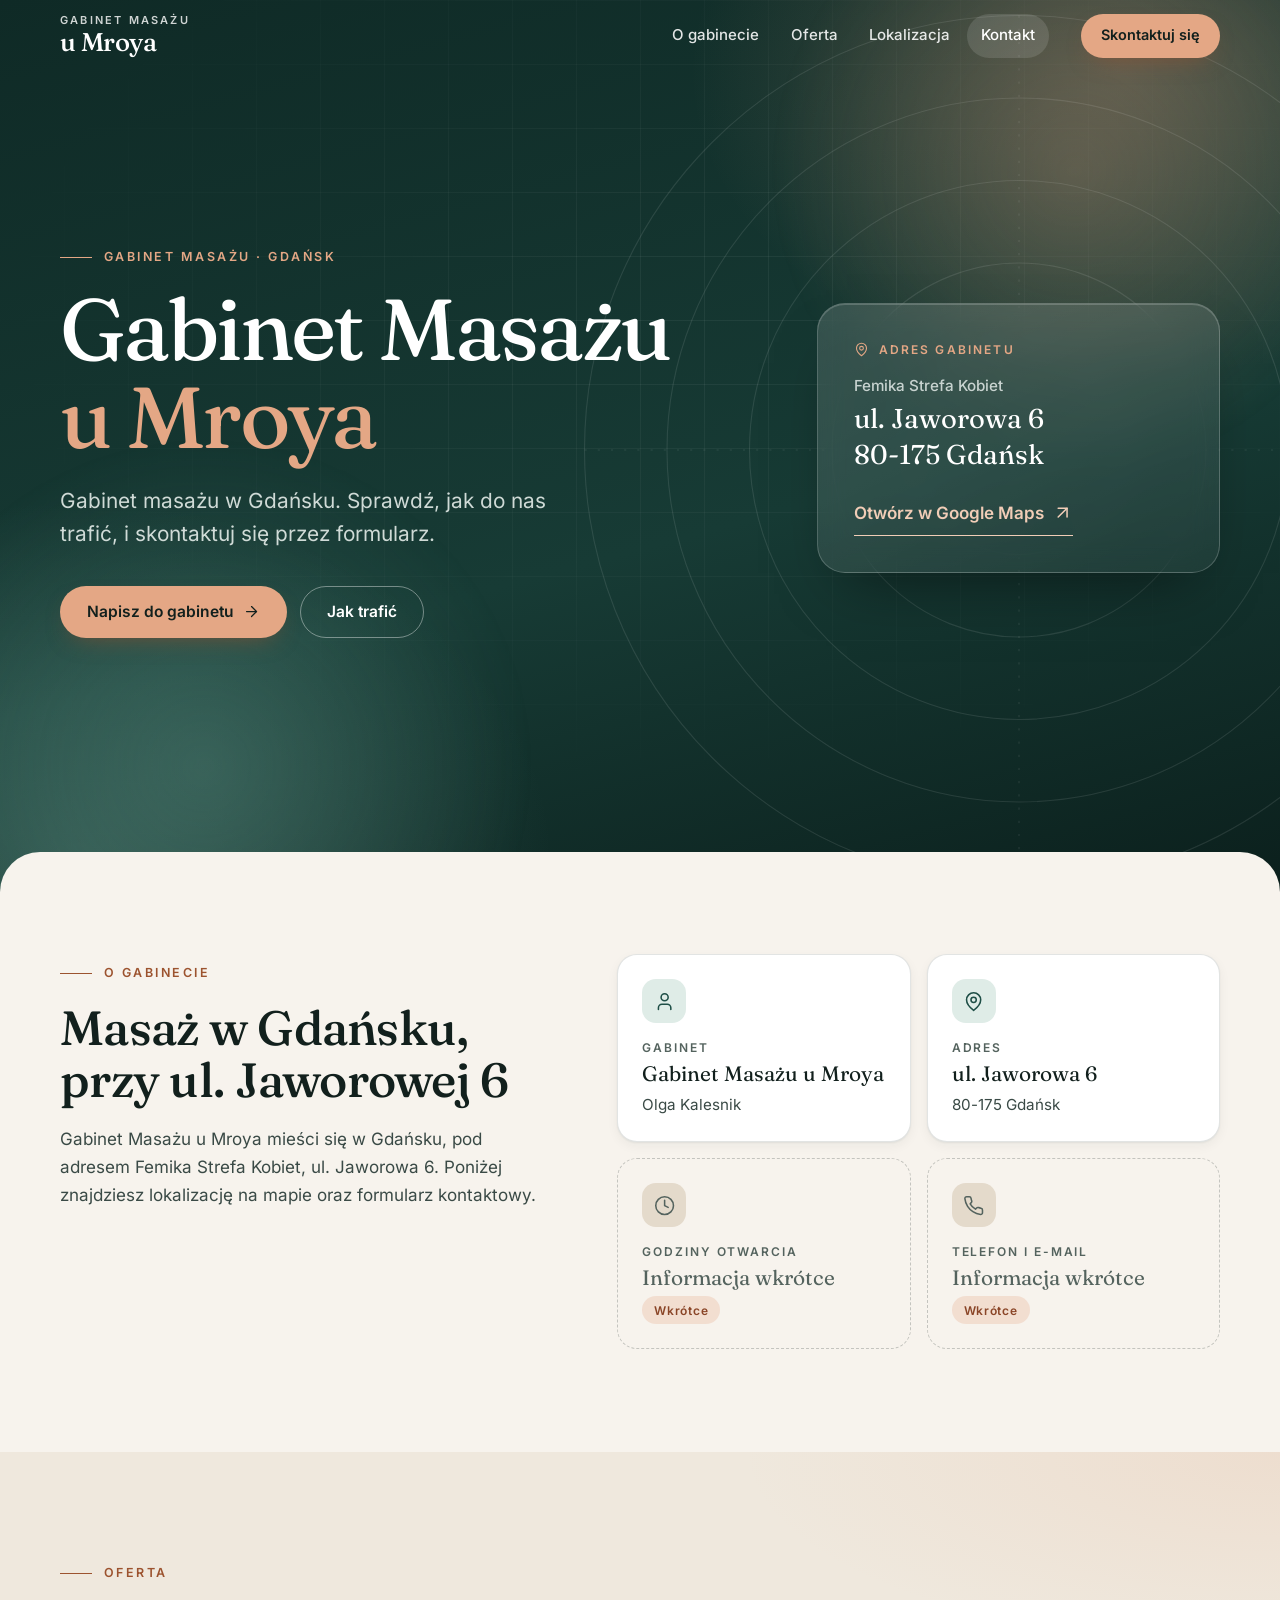
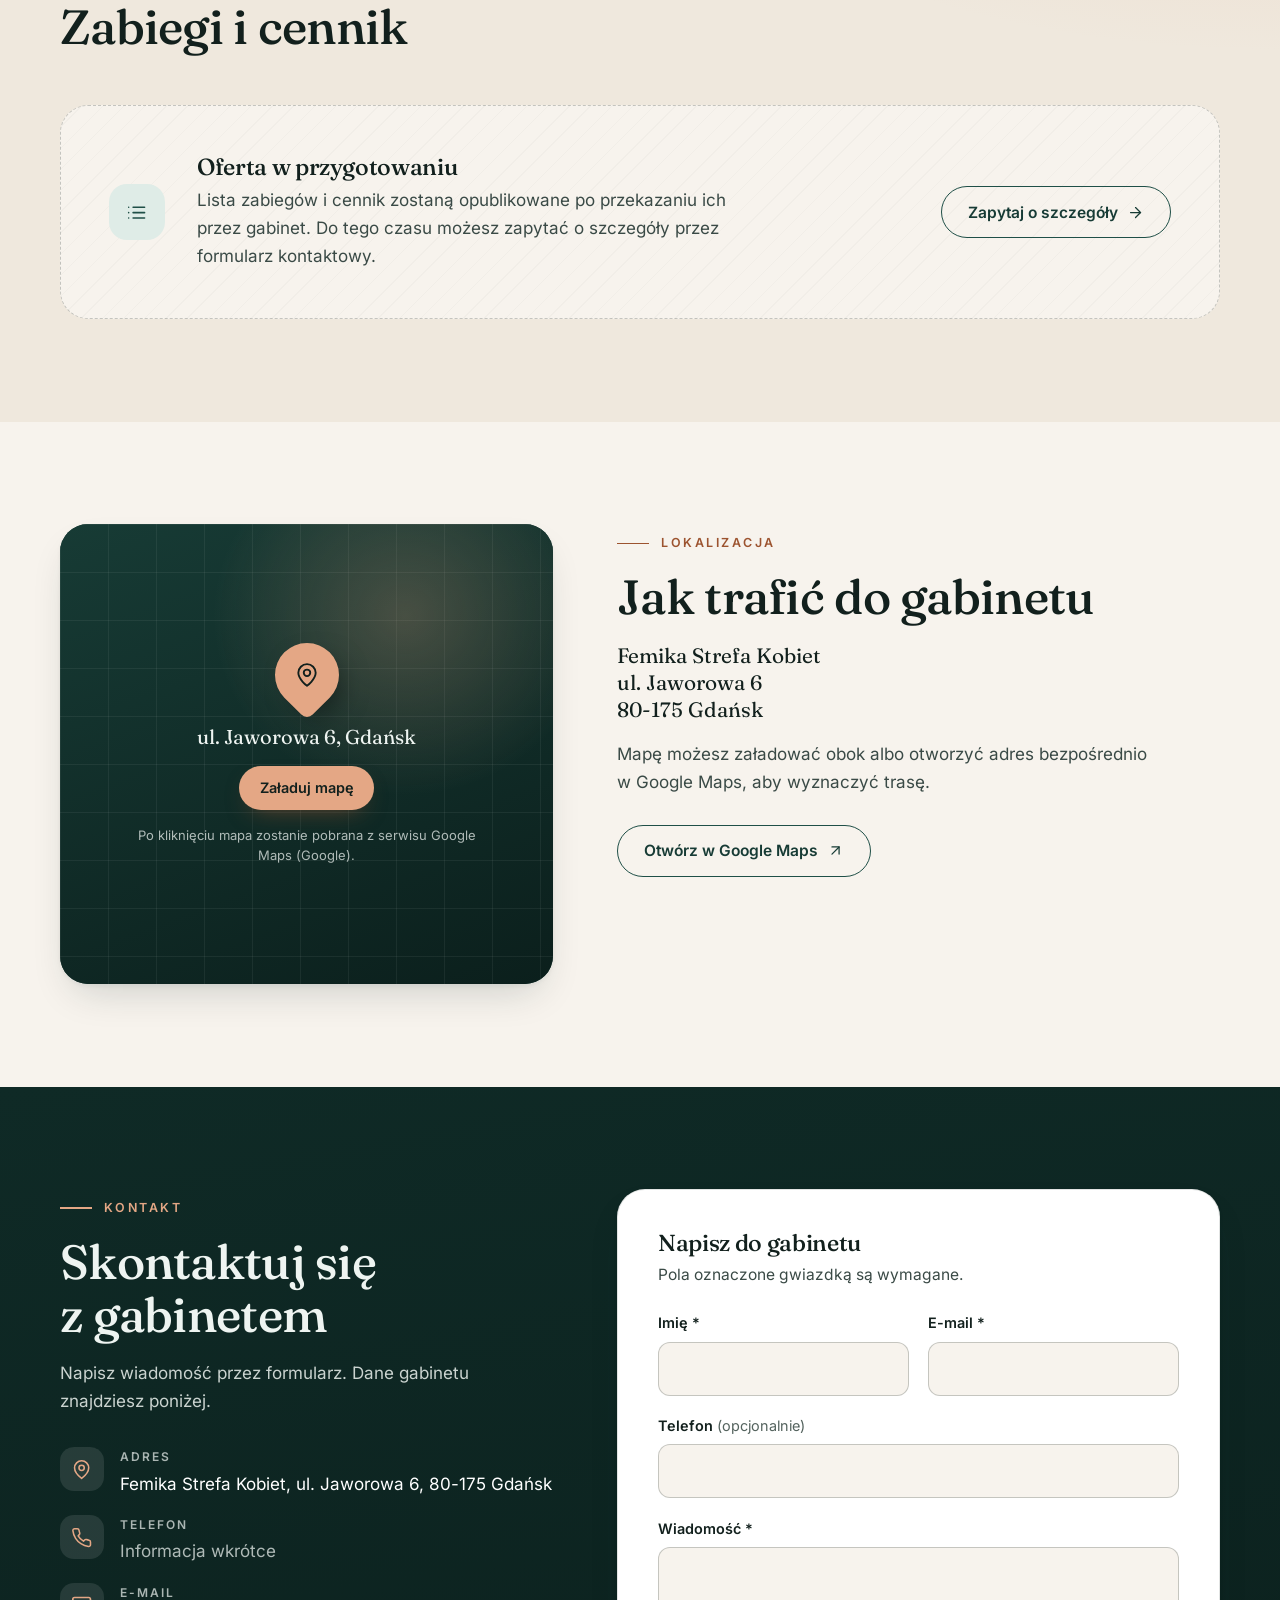
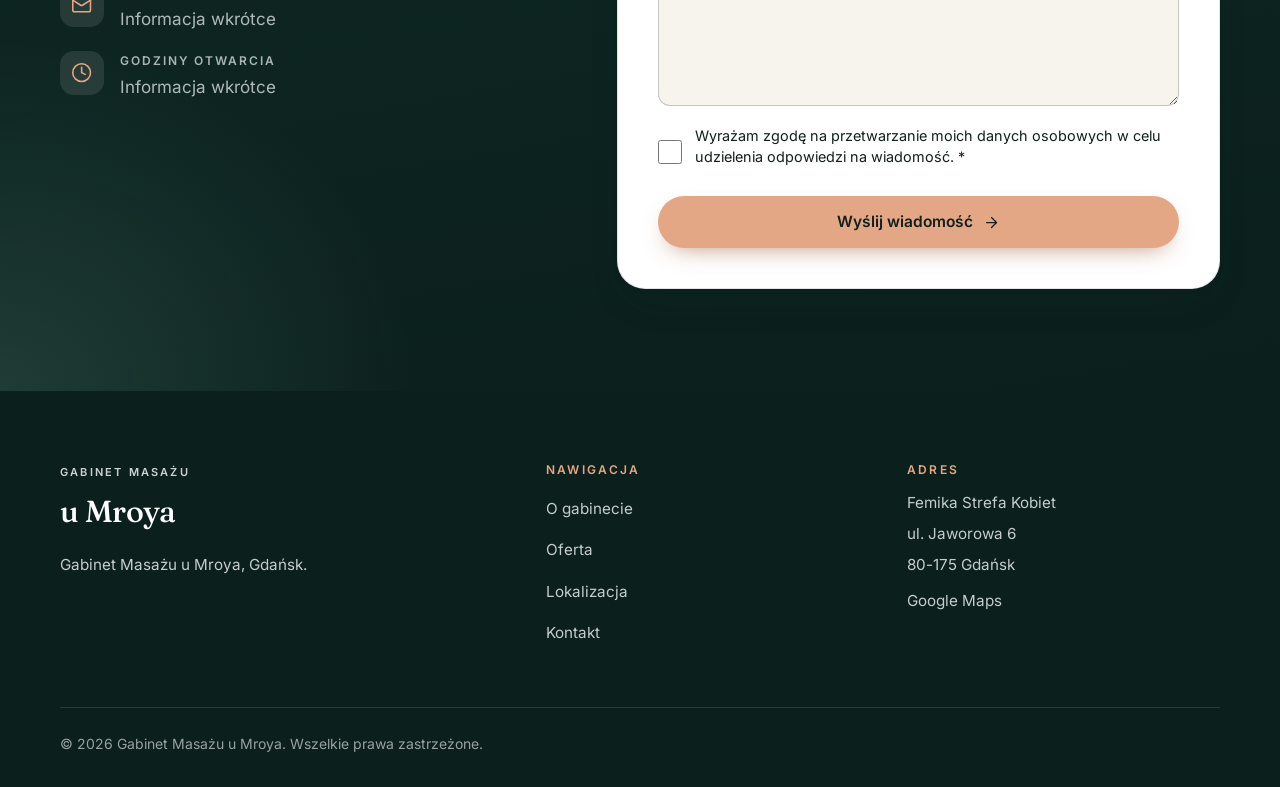
==== index.html @ 973add43 "Dodaj stronę-wizytówkę Gabinet Masażu u Mroya Statyczna strona one-page (HTML/CSS/JS) pod Hostingera" ====
<!doctype html>
<html lang="pl">
<head>
  <meta charset="utf-8">
  <meta name="viewport" content="width=device-width, initial-scale=1">

  <title>Gabinet Masażu u Mroya – masaż w Gdańsku, ul. Jaworowa 6</title>
  <meta name="description" content="Gabinet Masażu u Mroya w Gdańsku, ul. Jaworowa 6 (Femika Strefa Kobiet). Sprawdź lokalizację na mapie i skontaktuj się z gabinetem.">
  <meta name="robots" content="index, follow, max-image-preview:large">
  <meta name="theme-color" content="#0f2a26">
  <link rel="canonical" href="__SITE_URL__/">

  <!-- Open Graph / X (Twitter) -->
  <meta property="og:type" content="website">
  <meta property="og:locale" content="pl_PL">
  <meta property="og:site_name" content="Gabinet Masażu u Mroya">
  <meta property="og:title" content="Gabinet Masażu u Mroya – masaż w Gdańsku">
  <meta property="og:description" content="Gabinet masażu w Gdańsku, ul. Jaworowa 6. Lokalizacja, mapa i formularz kontaktowy.">
  <meta property="og:url" content="__SITE_URL__/">
  <meta property="og:image" content="__SITE_URL__/assets/img/og-image.png">
  <meta property="og:image:width" content="1200">
  <meta property="og:image:height" content="630">
  <meta property="og:image:alt" content="Gabinet Masażu u Mroya – Gdańsk">
  <meta name="twitter:card" content="summary_large_image">
  <meta name="twitter:title" content="Gabinet Masażu u Mroya – masaż w Gdańsku">
  <meta name="twitter:description" content="Gabinet masażu w Gdańsku, ul. Jaworowa 6. Lokalizacja, mapa i formularz kontaktowy.">
  <meta name="twitter:image" content="__SITE_URL__/assets/img/og-image.png">

  <!-- Favicony (tymczasowy znak typograficzny — do wymiany po otrzymaniu oficjalnego logo) -->
  <link rel="icon" href="assets/img/favicon.svg" type="image/svg+xml">
  <link rel="icon" href="assets/img/favicon-32.png" type="image/png" sizes="32x32">
  <link rel="apple-touch-icon" href="assets/img/apple-touch-icon.png">

  <!-- Fonty hostowane lokalnie (bez zewnętrznych żądań) -->
  <link rel="preload" href="assets/fonts/fraunces-latin.woff2" as="font" type="font/woff2" crossorigin>
  <link rel="preload" href="assets/fonts/inter-latin.woff2" as="font" type="font/woff2" crossorigin>

  <link rel="stylesheet" href="assets/css/tokens.css">
  <link rel="stylesheet" href="assets/css/base.css">
  <link rel="stylesheet" href="assets/css/layout.css">
  <link rel="stylesheet" href="assets/css/components.css">

  <script>document.documentElement.classList.add('js');</script>

  <!--
    Dane strukturalne (schema.org). Zawierają WYŁĄCZNIE potwierdzone informacje:
    nazwa gabinetu, adres (podany przez zleceniodawcę) i link do wizytówki Google Maps.
    Telefon, godziny otwarcia, współrzędne, zdjęcia i oceny dodaj dopiero po ich potwierdzeniu.
  -->
  <script type="application/ld+json">
  {
    "@context": "https://schema.org",
    "@type": "HealthAndBeautyBusiness",
    "@id": "__SITE_URL__/#gabinet",
    "name": "Gabinet Masażu u Mroya",
    "url": "__SITE_URL__/",
    "address": {
      "@type": "PostalAddress",
      "streetAddress": "Jaworowa 6",
      "postalCode": "80-175",
      "addressLocality": "Gdańsk",
      "addressCountry": "PL"
    },
    "hasMap": "https://www.google.com/maps?cid=17050173415233364946"
  }
  </script>
</head>

<body id="top">
  <a class="skip-link" href="#main">Przejdź do treści</a>

  <!-- Sprite ikon -->
  <svg width="0" height="0" style="position:absolute" aria-hidden="true" focusable="false">
    <symbol id="i-pin" viewBox="0 0 24 24"><path d="M20 10c0 6-8 12-8 12s-8-6-8-12a8 8 0 0 1 16 0Z"/><circle cx="12" cy="10" r="3"/></symbol>
    <symbol id="i-clock" viewBox="0 0 24 24"><circle cx="12" cy="12" r="10"/><path d="M12 6v6l4 2"/></symbol>
    <symbol id="i-phone" viewBox="0 0 24 24"><path d="M22 16.92v3a2 2 0 0 1-2.18 2 19.79 19.79 0 0 1-8.63-3.07 19.5 19.5 0 0 1-6-6 19.79 19.79 0 0 1-3.07-8.67A2 2 0 0 1 4.11 2h3a2 2 0 0 1 2 1.72c.13.96.36 1.9.7 2.81a2 2 0 0 1-.45 2.11L8.09 9.91a16 16 0 0 0 6 6l1.27-1.27a2 2 0 0 1 2.11-.45c.91.34 1.85.57 2.81.7A2 2 0 0 1 22 16.92z"/></symbol>
    <symbol id="i-mail" viewBox="0 0 24 24"><rect width="20" height="16" x="2" y="4" rx="2"/><path d="m22 7-8.97 5.7a1.94 1.94 0 0 1-2.06 0L2 7"/></symbol>
    <symbol id="i-user" viewBox="0 0 24 24"><path d="M19 21v-2a4 4 0 0 0-4-4H9a4 4 0 0 0-4 4v2"/><circle cx="12" cy="7" r="4"/></symbol>
    <symbol id="i-list" viewBox="0 0 24 24"><path d="M8 6h13M8 12h13M8 18h13M3 6h.01M3 12h.01M3 18h.01"/></symbol>
    <symbol id="i-arrow" viewBox="0 0 24 24"><path d="M5 12h14"/><path d="m12 5 7 7-7 7"/></symbol>
    <symbol id="i-ext" viewBox="0 0 24 24"><path d="M7 7h10v10"/><path d="M7 17 17 7"/></symbol>
  </svg>

  <header class="site-header on-dark" data-header>
    <div class="container header-inner">
      <a class="brand" href="#top" aria-label="Gabinet Masażu u Mroya – początek strony">
        <span class="brand-kicker">Gabinet masażu</span>
        <span class="brand-name">u Mroya</span>
      </a>

      <button class="nav-toggle" type="button" aria-expanded="false" aria-controls="site-nav" data-nav-toggle>
        <span class="sr-only">Menu</span>
        <span class="nav-toggle-bars" aria-hidden="true"></span>
      </button>

      <nav class="site-nav" id="site-nav" aria-label="Menu główne" data-nav>
        <ul>
          <li><a class="nav-link" href="#o-gabinecie">O gabinecie</a></li>
          <li><a class="nav-link" href="#oferta">Oferta</a></li>
          <li><a class="nav-link" href="#lokalizacja">Lokalizacja</a></li>
          <li><a class="nav-link" href="#kontakt">Kontakt</a></li>
        </ul>
        <a class="btn btn-primary btn-sm" href="#kontakt">Skontaktuj się</a>
      </nav>
    </div>
  </header>

  <main id="main">

    <!-- ============================== HERO ============================== -->
    <section class="hero on-dark" aria-labelledby="hero-title">
      <div class="hero-bg" aria-hidden="true">
        <div class="hero-grid"></div>
        <div class="hero-glow hero-glow--a"></div>
        <div class="hero-glow hero-glow--b"></div>
        <svg class="hero-rings" viewBox="0 0 800 800" fill="none" stroke="currentColor" stroke-width="1">
          <circle cx="400" cy="400" r="395"/>
          <circle cx="400" cy="400" r="320"/>
          <circle cx="400" cy="400" r="245"/>
          <circle cx="400" cy="400" r="170"/>
          <circle cx="400" cy="400" r="95"/>
          <path d="M400 5v790M5 400h790" stroke-dasharray="2 10"/>
        </svg>
      </div>

      <div class="container hero-inner">
        <div class="hero-copy">
          <p class="eyebrow hero-in">Gabinet masażu · Gdańsk</p>
          <h1 id="hero-title" class="hero-in" style="--d:.08s">
            Gabinet Masażu
            <span class="h1-accent">u&nbsp;Mroya</span>
          </h1>
          <p class="hero-lead hero-in" style="--d:.18s">
            Gabinet masażu w&nbsp;Gdańsku. Sprawdź, jak do nas trafić, i&nbsp;skontaktuj się przez formularz.
          </p>
          <div class="hero-actions hero-in" style="--d:.28s">
            <a class="btn btn-primary" href="#kontakt">
              Napisz do gabinetu
              <svg class="icon" aria-hidden="true"><use href="#i-arrow"/></svg>
            </a>
            <a class="btn btn-ghost" href="#lokalizacja">Jak trafić</a>
          </div>
        </div>

        <aside class="glass-card hero-in" style="--d:.38s" aria-label="Adres gabinetu">
          <p class="card-label">
            <svg class="icon" aria-hidden="true"><use href="#i-pin"/></svg>
            Adres gabinetu
          </p>
          <address>
            <span class="addr-venue">Femika Strefa Kobiet</span>
            <span>ul.&nbsp;Jaworowa&nbsp;6</span>
            <span>80-175&nbsp;Gdańsk</span>
          </address>
          <a class="text-link" href="https://www.google.com/maps?cid=17050173415233364946" target="_blank" rel="noopener">
            Otwórz w Google Maps
            <svg class="icon" aria-hidden="true"><use href="#i-ext"/></svg>
            <span class="sr-only">(otwiera się w nowej karcie)</span>
          </a>
        </aside>
      </div>
    </section>

    <!-- ============================ O GABINECIE ============================ -->
    <section class="section section--sheet" id="o-gabinecie" aria-labelledby="about-title">
      <div class="container split">
        <div class="split-copy reveal">
          <p class="eyebrow">O gabinecie</p>
          <h2 id="about-title">Masaż w&nbsp;Gdańsku, przy ul.&nbsp;Jaworowej&nbsp;6</h2>
          <p>
            Gabinet Masażu u&nbsp;Mroya mieści się w&nbsp;Gdańsku, pod adresem Femika Strefa Kobiet,
            ul.&nbsp;Jaworowa&nbsp;6. Poniżej znajdziesz lokalizację na mapie oraz formularz kontaktowy.
          </p>
          <!-- UZUPEŁNIJ: krótki opis gabinetu i sposobu pracy (tylko potwierdzone informacje od właściciela). -->
        </div>

        <div class="fact-grid">
          <article class="fact-card reveal" style="--d:.05s">
            <span class="fact-icon"><svg class="icon" aria-hidden="true"><use href="#i-user"/></svg></span>
            <h3 class="fact-label">Gabinet</h3>
            <p class="fact-value">Gabinet Masażu u&nbsp;Mroya</p>
            <p class="fact-sub">Olga Kalesnik</p>
          </article>

          <article class="fact-card reveal" style="--d:.12s">
            <span class="fact-icon"><svg class="icon" aria-hidden="true"><use href="#i-pin"/></svg></span>
            <h3 class="fact-label">Adres</h3>
            <p class="fact-value">ul.&nbsp;Jaworowa&nbsp;6</p>
            <p class="fact-sub">80-175&nbsp;Gdańsk</p>
          </article>

          <!-- UZUPEŁNIJ: godziny otwarcia. Zamień całą kartę na wersję bez klas --pending (patrz README). -->
          <article class="fact-card fact-card--pending reveal" style="--d:.19s" data-fill="godziny">
            <span class="fact-icon"><svg class="icon" aria-hidden="true"><use href="#i-clock"/></svg></span>
            <h3 class="fact-label">Godziny otwarcia</h3>
            <p class="fact-value">Informacja wkrótce</p>
            <span class="pill">Wkrótce</span>
          </article>

          <!-- UZUPEŁNIJ: telefon i e-mail gabinetu. -->
          <article class="fact-card fact-card--pending reveal" style="--d:.26s" data-fill="kontakt">
            <span class="fact-icon"><svg class="icon" aria-hidden="true"><use href="#i-phone"/></svg></span>
            <h3 class="fact-label">Telefon i e-mail</h3>
            <p class="fact-value">Informacja wkrótce</p>
            <span class="pill">Wkrótce</span>
          </article>
        </div>
      </div>
    </section>

    <!-- ================================ OFERTA ================================ -->
    <section class="section section--alt" id="oferta" aria-labelledby="offer-title">
      <div class="container">
        <div class="section-head reveal">
          <p class="eyebrow">Oferta</p>
          <h2 id="offer-title">Zabiegi i&nbsp;cennik</h2>
        </div>

        <!--
          UZUPEŁNIJ: po otrzymaniu oferty od gabinetu usuń blok .empty-state poniżej
          i wstaw siatkę kart (tylko usługi i ceny potwierdzone przez właściciela):

          <div class="service-grid">
            <article class="service-card reveal">
              <h3>NAZWA ZABIEGU</h3>
              <p>Krótki opis zabiegu.</p>
              <div class="service-meta"><span>CZAS</span><span>CENA</span></div>
            </article>
          </div>
        -->
        <div class="empty-state reveal" data-fill="oferta">
          <span class="fact-icon"><svg class="icon" aria-hidden="true"><use href="#i-list"/></svg></span>
          <div>
            <h3>Oferta w&nbsp;przygotowaniu</h3>
            <p>
              Lista zabiegów i&nbsp;cennik zostaną opublikowane po przekazaniu ich przez gabinet.
              Do tego czasu możesz zapytać o&nbsp;szczegóły przez formularz kontaktowy.
            </p>
          </div>
          <a class="btn btn-outline" href="#kontakt">
            Zapytaj o szczegóły
            <svg class="icon" aria-hidden="true"><use href="#i-arrow"/></svg>
          </a>
        </div>
      </div>
    </section>

    <!-- ============================== LOKALIZACJA ============================== -->
    <section class="section" id="lokalizacja" aria-labelledby="location-title">
      <div class="container split split--reverse">
        <div class="split-copy reveal">
          <p class="eyebrow">Lokalizacja</p>
          <h2 id="location-title">Jak trafić do gabinetu</h2>
          <address class="fact-value location-address">
            Femika Strefa Kobiet<br>
            ul.&nbsp;Jaworowa&nbsp;6<br>
            80-175&nbsp;Gdańsk
          </address>
          <p>Mapę możesz załadować obok albo otworzyć adres bezpośrednio w&nbsp;Google Maps, aby wyznaczyć trasę.</p>
          <a class="btn btn-outline" href="https://www.google.com/maps?cid=17050173415233364946" target="_blank" rel="noopener">
            Otwórz w Google Maps
            <svg class="icon" aria-hidden="true"><use href="#i-ext"/></svg>
            <span class="sr-only">(otwiera się w nowej karcie)</span>
          </a>
        </div>

        <div class="map-card reveal" style="--d:.1s" data-map>
          <div class="map-facade" data-map-facade>
            <span class="map-pin" aria-hidden="true"><svg class="icon"><use href="#i-pin"/></svg></span>
            <address>ul.&nbsp;Jaworowa&nbsp;6, Gdańsk</address>
            <button class="btn btn-primary btn-sm" type="button"
                    data-map-load
                    data-src="https://maps.google.com/maps?q=Jaworowa%206%2C%2080-175%20Gda%C5%84sk&amp;z=16&amp;output=embed">
              Załaduj mapę
            </button>
            <p class="map-privacy">
              Po kliknięciu mapa zostanie pobrana z&nbsp;serwisu Google Maps (Google).
            </p>
          </div>
        </div>
      </div>
    </section>

    <!-- ================================ KONTAKT ================================ -->
    <section class="section section--dark on-dark" id="kontakt" aria-labelledby="contact-title">
      <div class="container split">
        <div class="split-copy reveal">
          <p class="eyebrow">Kontakt</p>
          <h2 id="contact-title">Skontaktuj się z&nbsp;gabinetem</h2>
          <p>Napisz wiadomość przez formularz. Dane gabinetu znajdziesz poniżej.</p>

          <ul class="contact-list">
            <li class="contact-item">
              <span class="fact-icon fact-icon--dark"><svg class="icon" aria-hidden="true"><use href="#i-pin"/></svg></span>
              <div>
                <span class="contact-label">Adres</span>
                <span class="contact-value">Femika Strefa Kobiet, ul.&nbsp;Jaworowa&nbsp;6, 80-175&nbsp;Gdańsk</span>
              </div>
            </li>
            <!-- UZUPEŁNIJ: wiersz „Telefon" (<a href="tel:+48...">) po potwierdzeniu numeru. -->
            <li class="contact-item" data-fill="telefon">
              <span class="fact-icon fact-icon--dark"><svg class="icon" aria-hidden="true"><use href="#i-phone"/></svg></span>
              <div>
                <span class="contact-label">Telefon</span>
                <span class="contact-value is-pending">Informacja wkrótce</span>
              </div>
            </li>
            <!-- UZUPEŁNIJ: wiersz „E-mail" (<a href="mailto:...">) po potwierdzeniu adresu. -->
            <li class="contact-item" data-fill="email">
              <span class="fact-icon fact-icon--dark"><svg class="icon" aria-hidden="true"><use href="#i-mail"/></svg></span>
              <div>
                <span class="contact-label">E-mail</span>
                <span class="contact-value is-pending">Informacja wkrótce</span>
              </div>
            </li>
            <!-- UZUPEŁNIJ: wiersz „Godziny otwarcia". -->
            <li class="contact-item" data-fill="godziny">
              <span class="fact-icon fact-icon--dark"><svg class="icon" aria-hidden="true"><use href="#i-clock"/></svg></span>
              <div>
                <span class="contact-label">Godziny otwarcia</span>
                <span class="contact-value is-pending">Informacja wkrótce</span>
              </div>
            </li>
          </ul>
        </div>

        <div class="form-card reveal" style="--d:.1s">
          <h3>Napisz do gabinetu</h3>
          <p>Pola oznaczone gwiazdką są wymagane.</p>

          <!--
            INTEGRACJA FORMULARZA: wpisz adres docelowy w data-endpoint (np. usługa formularzy lub
            własny skrypt na Hostingerze). Dopóki pole jest puste, formularz nie wysyła danych
            i pokazuje użytkownikowi komunikat informacyjny. Szczegóły w README.md.
          -->
          <form class="form" id="contact-form" method="post" action="#" novalidate data-endpoint="">
            <div class="form-row">
              <div class="field">
                <label for="f-name">Imię <span aria-hidden="true">*</span></label>
                <input id="f-name" name="imie" type="text" autocomplete="name" required aria-describedby="e-name">
                <p class="field-error" id="e-name" role="alert"></p>
              </div>
              <div class="field">
                <label for="f-email">E-mail <span aria-hidden="true">*</span></label>
                <input id="f-email" name="email" type="email" autocomplete="email" inputmode="email" required aria-describedby="e-email">
                <p class="field-error" id="e-email" role="alert"></p>
              </div>
            </div>

            <div class="field">
              <label for="f-phone">Telefon <span class="opt">(opcjonalnie)</span></label>
              <input id="f-phone" name="telefon" type="tel" autocomplete="tel" inputmode="tel" aria-describedby="e-phone">
              <p class="field-error" id="e-phone" role="alert"></p>
            </div>

            <div class="field">
              <label for="f-msg">Wiadomość <span aria-hidden="true">*</span></label>
              <textarea id="f-msg" name="wiadomosc" rows="5" required aria-describedby="e-msg"></textarea>
              <p class="field-error" id="e-msg" role="alert"></p>
            </div>

            <div class="hp" aria-hidden="true">
              <label>Nie wypełniaj tego pola <input type="text" name="website" tabindex="-1" autocomplete="off"></label>
            </div>

            <div class="field">
              <!-- UZUPEŁNIJ: dodaj link do polityki prywatności oraz dane administratora, gdy będą znane. -->
              <label class="check" for="f-consent">
                <input id="f-consent" name="zgoda" type="checkbox" required aria-describedby="e-consent">
                <span>Wyrażam zgodę na przetwarzanie moich danych osobowych w&nbsp;celu udzielenia odpowiedzi na wiadomość. <span aria-hidden="true">*</span></span>
              </label>
              <p class="field-error" id="e-consent" role="alert"></p>
            </div>

            <p class="form-status" role="status" aria-live="polite" data-form-status></p>

            <button class="btn btn-primary btn-block" type="submit">
              Wyślij wiadomość
              <svg class="icon" aria-hidden="true"><use href="#i-arrow"/></svg>
            </button>
          </form>
        </div>
      </div>
    </section>
  </main>

  <!-- ================================ STOPKA ================================ -->
  <footer class="site-footer on-dark">
    <div class="container">
      <div class="footer-grid">
        <div class="footer-brand">
          <span class="brand-kicker">Gabinet masażu</span>
          <span class="brand-name">u Mroya</span>
          <p>Gabinet Masażu u&nbsp;Mroya, Gdańsk.</p>
        </div>

        <div>
          <h2 class="footer-title">Nawigacja</h2>
          <ul class="footer-list">
            <li><a href="#o-gabinecie">O gabinecie</a></li>
            <li><a href="#oferta">Oferta</a></li>
            <li><a href="#lokalizacja">Lokalizacja</a></li>
            <li><a href="#kontakt">Kontakt</a></li>
          </ul>
        </div>

        <div>
          <h2 class="footer-title">Adres</h2>
          <address class="footer-list">
            <span>Femika Strefa Kobiet</span>
            <span>ul.&nbsp;Jaworowa&nbsp;6</span>
            <span>80-175&nbsp;Gdańsk</span>
            <a href="https://www.google.com/maps?cid=17050173415233364946" target="_blank" rel="noopener">
              Google Maps<span class="sr-only"> (otwiera się w nowej karcie)</span>
            </a>
          </address>
        </div>
      </div>

      <p class="footer-bottom">© <span data-year>2026</span> Gabinet Masażu u&nbsp;Mroya. Wszelkie prawa zastrzeżone.</p>
    </div>
  </footer>

  <script src="assets/js/main.js" defer></script>
</body>
</html>
---- assets/css/tokens.css ----
/* ==========================================================================
   TOKENY — kolory, typografia, odstępy. Zmieniasz tutaj, zmienia się wszędzie.
   Kolory dobrane pod kontrast WCAG AA (tekst ≥ 4.5:1, elementy UI ≥ 3:1).
   ========================================================================== */

@font-face {
  font-family: "Fraunces";
  src: url("../fonts/fraunces-latin.woff2") format("woff2");
  font-weight: 100 900;
  font-style: normal;
  font-display: swap;
  unicode-range: U+0000-00FF, U+0131, U+0152-0153, U+02BB-02BC, U+02C6, U+02DA, U+02DC, U+2000-206F, U+2074, U+20AC, U+2122, U+2191, U+2193, U+2212, U+2215, U+FEFF, U+FFFD;
}
@font-face {
  font-family: "Fraunces";
  src: url("../fonts/fraunces-latin-ext.woff2") format("woff2");
  font-weight: 100 900;
  font-style: normal;
  font-display: swap;
  unicode-range: U+0100-02BA, U+02BD-02C5, U+02C7-02CC, U+02CE-02D7, U+02DD-02FF, U+0304, U+0308, U+0329, U+1D00-1DBF, U+1E00-1E9F, U+1EF2-1EFF, U+2020, U+20A0-20AB, U+20AD-20C0, U+2113, U+2C60-2C7F, U+A720-A7FF;
}
@font-face {
  font-family: "Inter";
  src: url("../fonts/inter-latin.woff2") format("woff2");
  font-weight: 100 900;
  font-style: normal;
  font-display: swap;
  unicode-range: U+0000-00FF, U+0131, U+0152-0153, U+02BB-02BC, U+02C6, U+02DA, U+02DC, U+2000-206F, U+2074, U+20AC, U+2122, U+2191, U+2193, U+2212, U+2215, U+FEFF, U+FFFD;
}
@font-face {
  font-family: "Inter";
  src: url("../fonts/inter-latin-ext.woff2") format("woff2");
  font-weight: 100 900;
  font-style: normal;
  font-display: swap;
  unicode-range: U+0100-02BA, U+02BD-02C5, U+02C7-02CC, U+02CE-02D7, U+02DD-02FF, U+0304, U+0308, U+0329, U+1D00-1DBF, U+1E00-1E9F, U+1EF2-1EFF, U+2020, U+20A0-20AB, U+20AD-20C0, U+2113, U+2C60-2C7F, U+A720-A7FF;
}

:root {
  /* Neutralne */
  --ink: #12201d;
  --ink-soft: #3a4a46;
  --ink-mute: #54635e;
  --paper: #f7f3ed;
  --paper-2: #efe8dd;
  --paper-3: #e4dacb;
  --white: #ffffff;
  --line: rgba(18, 32, 29, 0.12);
  --line-strong: rgba(18, 32, 29, 0.22);

  /* Zieleń szałwiowa — kolor główny */
  --sage-950: #0b1f1c;
  --sage-900: #0f2a26;
  --sage-800: #173b35;
  --sage-700: #1f4f47;
  --sage-600: #2b6359;
  --sage-400: #6fa597;
  --sage-200: #bcd6cd;
  --sage-100: #dfece7;

  /* Glina — akcent ciepły (CTA) */
  --clay-700: #8a4527;
  --clay-600: #9c532f;
  --clay-400: #d98f68;
  --clay-300: #e4a785;
  --clay-200: #f1cdb7;

  --focus: #9c532f;
  --focus-on-dark: #f1cdb7;

  /* Typografia */
  --font-display: "Fraunces", "Iowan Old Style", "Palatino Linotype", Palatino, Georgia, serif;
  --font-body: "Inter", system-ui, -apple-system, "Segoe UI", Roboto, "Helvetica Neue", Arial, sans-serif;

  --fs-body: clamp(1rem, 0.96rem + 0.2vw, 1.0625rem);
  --fs-small: 0.875rem;
  --fs-h1: clamp(2.6rem, 1.4rem + 5.6vw, 5.4rem);
  --fs-h2: clamp(1.85rem, 1.2rem + 2.6vw, 3rem);
  --fs-h3: clamp(1.2rem, 1.1rem + 0.5vw, 1.45rem);
  --fs-lead: clamp(1.075rem, 1rem + 0.45vw, 1.3rem);

  /* Kształty i cienie */
  --radius-sm: 12px;
  --radius: 20px;
  --radius-lg: 28px;
  --shadow-sm: 0 1px 2px rgba(15, 42, 38, 0.06), 0 4px 12px rgba(15, 42, 38, 0.05);
  --shadow: 0 2px 4px rgba(15, 42, 38, 0.05), 0 18px 40px -14px rgba(15, 42, 38, 0.2);

  /* Układ */
  --container: 1160px;
  --gutter: clamp(1.25rem, 5vw, 2.5rem);
  --section-y: clamp(4rem, 8vw, 7.5rem);
  --header-h: 72px;
  --ease: cubic-bezier(0.2, 0.7, 0.2, 1);
}
---- assets/css/base.css ----
/* ==========================================================================
   BAZA — reset, typografia, dostępność
   ========================================================================== */

*,
*::before,
*::after {
  box-sizing: border-box;
}

html {
  -webkit-text-size-adjust: 100%;
  text-size-adjust: 100%;
  scroll-padding-top: calc(var(--header-h) + 12px);
}

@media (prefers-reduced-motion: no-preference) {
  html {
    scroll-behavior: smooth;
  }
}

body {
  margin: 0;
  background: var(--paper);
  color: var(--ink);
  font-family: var(--font-body);
  font-size: var(--fs-body);
  line-height: 1.65;
  font-synthesis: none;
  -webkit-font-smoothing: antialiased;
  -moz-osx-font-smoothing: grayscale;
  text-rendering: optimizeLegibility;
  overflow-x: hidden;
}

img,
svg,
iframe {
  display: block;
  max-width: 100%;
}

h1,
h2,
h3,
h4 {
  margin: 0;
  font-family: var(--font-display);
  font-weight: 500;
  line-height: 1.1;
  letter-spacing: -0.015em;
  text-wrap: balance;
}

p {
  margin: 0;
  text-wrap: pretty;
}

ul,
ol {
  margin: 0;
  padding: 0;
  list-style: none;
}

address {
  font-style: normal;
}

a {
  color: inherit;
  text-decoration-thickness: 0.08em;
  text-underline-offset: 0.2em;
}

button,
input,
textarea {
  font: inherit;
  color: inherit;
}

button {
  cursor: pointer;
}

::selection {
  background: var(--clay-300);
  color: var(--ink);
}

:focus-visible {
  outline: 3px solid var(--focus);
  outline-offset: 3px;
  border-radius: 4px;
}

.on-dark :focus-visible {
  outline-color: var(--focus-on-dark);
}

/* Narzędzia */
.container {
  width: 100%;
  max-width: calc(var(--container) + var(--gutter) * 2);
  margin-inline: auto;
  padding-inline: var(--gutter);
}

.sr-only {
  position: absolute;
  width: 1px;
  height: 1px;
  margin: -1px;
  padding: 0;
  overflow: hidden;
  clip: rect(0, 0, 0, 0);
  white-space: nowrap;
  border: 0;
}

.skip-link {
  position: fixed;
  top: 0.75rem;
  left: 0.75rem;
  z-index: 200;
  padding: 0.75rem 1.1rem;
  background: var(--ink);
  color: var(--white);
  border-radius: 999px;
  font-weight: 600;
  text-decoration: none;
  transform: translateY(-200%);
  transition: transform 0.2s var(--ease);
}

.skip-link:focus {
  transform: none;
}

.icon {
  width: 1.25em;
  height: 1.25em;
  flex: none;
  fill: none;
  stroke: currentColor;
  stroke-width: 1.75;
  stroke-linecap: round;
  stroke-linejoin: round;
}

/* Ruch ograniczony na życzenie użytkownika */
@media (prefers-reduced-motion: reduce) {
  *,
  *::before,
  *::after {
    animation-duration: 0.001ms !important;
    animation-iteration-count: 1 !important;
    transition-duration: 0.001ms !important;
    scroll-behavior: auto !important;
  }
}
---- assets/css/layout.css ----
/* ==========================================================================
   UKŁAD — nagłówek, hero, sekcje, stopka
   ========================================================================== */

/* ---------- Nagłówek ---------- */
.site-header {
  position: fixed;
  inset: 0 0 auto 0;
  z-index: 100;
  height: var(--header-h);
  color: var(--white);
  border-bottom: 1px solid transparent;
  transition: background-color 0.3s var(--ease), border-color 0.3s var(--ease), color 0.3s var(--ease),
    box-shadow 0.3s var(--ease);
}

.site-header.is-scrolled {
  background: rgba(247, 243, 237, 0.86);
  -webkit-backdrop-filter: saturate(160%) blur(14px);
  backdrop-filter: saturate(160%) blur(14px);
  color: var(--ink);
  border-bottom-color: var(--line);
  box-shadow: 0 8px 24px -18px rgba(15, 42, 38, 0.35);
}

.header-inner {
  height: 100%;
  display: flex;
  align-items: center;
  justify-content: space-between;
  gap: 1.5rem;
}

.brand {
  display: inline-flex;
  flex-direction: column;
  line-height: 1;
  text-decoration: none;
  border-radius: 8px;
}

.brand-kicker {
  font-size: 0.6875rem;
  font-weight: 600;
  letter-spacing: 0.2em;
  text-transform: uppercase;
  opacity: 0.8;
}

.brand-name {
  margin-top: 0.25rem;
  font-family: var(--font-display);
  font-size: 1.6rem;
  font-weight: 500;
  letter-spacing: -0.02em;
}

.site-nav {
  display: flex;
  align-items: center;
  gap: 2rem;
}

.site-nav ul {
  display: flex;
  gap: 0.25rem;
}

.nav-link {
  position: relative;
  display: inline-flex;
  align-items: center;
  min-height: 44px;
  padding: 0 0.85rem;
  font-size: 0.9375rem;
  font-weight: 500;
  text-decoration: none;
  border-radius: 999px;
  opacity: 0.88;
  transition: opacity 0.2s, background-color 0.2s;
}

.nav-link:hover,
.nav-link[aria-current="true"] {
  opacity: 1;
  background: rgba(255, 255, 255, 0.12);
}

.is-scrolled .nav-link:hover,
.is-scrolled .nav-link[aria-current="true"] {
  background: rgba(31, 79, 71, 0.09);
}

/* Przełącznik menu — widoczny tylko, gdy działa JS */
.nav-toggle {
  display: none;
  position: relative;
  width: 48px;
  height: 48px;
  margin-right: -0.5rem;
  border: 0;
  background: transparent;
  color: inherit;
  border-radius: 999px;
}

.nav-toggle-bars,
.nav-toggle-bars::before {
  position: absolute;
  left: 14px;
  width: 20px;
  height: 2px;
  background: currentColor;
  border-radius: 2px;
  transition: transform 0.3s var(--ease), top 0.3s var(--ease);
}

.nav-toggle-bars {
  top: 18px;
}

.nav-toggle-bars::before {
  content: "";
  left: 0;
  top: 8px;
}

.nav-toggle[aria-expanded="true"] .nav-toggle-bars {
  top: 23px;
  transform: rotate(45deg);
}

.nav-toggle[aria-expanded="true"] .nav-toggle-bars::before {
  top: 0;
  transform: rotate(-90deg);
}

@media (max-width: 860px) {
  .js .nav-toggle {
    display: inline-block;
  }

  .js .site-nav {
    position: fixed;
    inset: var(--header-h) 0 auto 0;
    flex-direction: column;
    align-items: stretch;
    gap: 1.25rem;
    padding: 1rem var(--gutter) 1.75rem;
    background: var(--sage-900);
    color: var(--white);
    border-radius: 0 0 var(--radius-lg) var(--radius-lg);
    box-shadow: 0 30px 60px -20px rgba(11, 31, 28, 0.6);
    visibility: hidden;
    opacity: 0;
    transform: translateY(-8px);
    transition: opacity 0.25s var(--ease), transform 0.25s var(--ease), visibility 0s linear 0.25s;
  }

  .js .site-nav.is-open {
    visibility: visible;
    opacity: 1;
    transform: none;
    transition-delay: 0s;
  }

  .js .site-nav ul {
    flex-direction: column;
    gap: 0;
  }

  .js .nav-link {
    display: flex;
    width: 100%;
    min-height: 54px;
    padding: 0;
    font-size: 1.15rem;
    border-radius: 0;
    border-bottom: 1px solid rgba(255, 255, 255, 0.1);
    opacity: 1;
    background: none !important;
  }

  .js .site-nav .btn {
    width: 100%;
  }

  /* Przyciemnienie treści pod otwartym menu */
  .site-header.is-open::after {
    content: "";
    position: fixed;
    inset: var(--header-h) 0 0 0;
    z-index: -1;
    background: rgba(11, 31, 28, 0.6);
  }

  .site-header.is-open {
    background: var(--sage-900);
    color: var(--white);
    border-bottom-color: transparent;
    box-shadow: none;
    -webkit-backdrop-filter: none;
    backdrop-filter: none;
  }

  /* Bez JS na wąskich ekranach zostaje sam przycisk kontaktu; reszta jest w hero */
  html:not(.js) .site-nav ul {
    display: none;
  }
}

/* ---------- Hero ---------- */
.hero {
  position: relative;
  isolation: isolate;
  min-height: min(100svh, 920px);
  display: flex;
  align-items: center;
  padding: calc(var(--header-h) + 3rem) 0 clamp(6rem, 12vw, 9rem);
  color: #eef4f1;
  background:
    radial-gradient(55% 55% at 88% 8%, rgba(228, 167, 133, 0.28), transparent 62%),
    radial-gradient(60% 65% at 6% 96%, rgba(111, 165, 151, 0.32), transparent 62%),
    linear-gradient(165deg, var(--sage-900) 0%, var(--sage-800) 58%, var(--sage-950) 100%);
  overflow: hidden;
}

.hero-bg {
  position: absolute;
  inset: 0;
  z-index: -1;
  pointer-events: none;
}

.hero-grid {
  position: absolute;
  inset: 0;
  background-image:
    linear-gradient(rgba(255, 255, 255, 0.055) 1px, transparent 1px),
    linear-gradient(90deg, rgba(255, 255, 255, 0.055) 1px, transparent 1px);
  background-size: 64px 64px;
  -webkit-mask-image: radial-gradient(75% 70% at 55% 35%, #000 10%, transparent 78%);
  mask-image: radial-gradient(75% 70% at 55% 35%, #000 10%, transparent 78%);
}

.hero-glow {
  position: absolute;
  border-radius: 50%;
  will-change: transform;
}

.hero-glow--a {
  top: -18%;
  right: -10%;
  width: 52vw;
  max-width: 760px;
  aspect-ratio: 1;
  background: radial-gradient(circle, rgba(228, 167, 133, 0.22), transparent 65%);
  animation: drift 22s ease-in-out infinite alternate;
}

.hero-glow--b {
  bottom: -25%;
  left: -12%;
  width: 56vw;
  max-width: 820px;
  aspect-ratio: 1;
  background: radial-gradient(circle, rgba(111, 165, 151, 0.26), transparent 65%);
  animation: drift 28s ease-in-out infinite alternate-reverse;
}

.hero-rings {
  position: absolute;
  top: 50%;
  right: -14%;
  width: min(78vw, 880px);
  aspect-ratio: 1;
  transform: translateY(-50%);
  color: rgba(255, 255, 255, 0.1);
  animation: spin 160s linear infinite;
}

@keyframes drift {
  from {
    transform: translate3d(0, 0, 0) scale(1);
  }
  to {
    transform: translate3d(-3%, 4%, 0) scale(1.08);
  }
}

@keyframes spin {
  from {
    transform: translateY(-50%) rotate(0deg);
  }
  to {
    transform: translateY(-50%) rotate(360deg);
  }
}

.hero-inner {
  display: grid;
  gap: clamp(2.5rem, 6vw, 4rem);
  align-items: center;
}

@media (min-width: 960px) {
  .hero-inner {
    grid-template-columns: minmax(0, 1.35fr) minmax(0, 0.8fr);
    gap: clamp(3rem, 6vw, 6rem);
  }
}

.hero h1 {
  font-size: var(--fs-h1);
  font-weight: 450;
  line-height: 1.02;
  letter-spacing: -0.03em;
  color: var(--white);
}

.hero h1 .h1-accent {
  display: block;
  color: var(--clay-300);
}

.hero-lead {
  max-width: 34rem;
  margin-top: 1.5rem;
  font-size: var(--fs-lead);
  line-height: 1.55;
  color: rgba(238, 244, 241, 0.86);
}

.hero-actions {
  display: flex;
  flex-wrap: wrap;
  gap: 0.85rem;
  margin-top: 2.25rem;
}

@media (max-width: 520px) {
  .hero-actions .btn {
    width: 100%;
  }
}

/* ---------- Sekcje ---------- */
.section {
  position: relative;
  padding-block: var(--section-y);
}

/* Sekcja „arkusz" zachodzi na hero, miękko domykając ciemne tło */
.section--sheet {
  margin-top: calc(-1 * clamp(2rem, 4vw, 3rem));
  background: var(--paper);
  border-radius: clamp(24px, 4vw, 40px) clamp(24px, 4vw, 40px) 0 0;
  z-index: 2;
}

.section--alt {
  background:
    radial-gradient(60% 50% at 100% 0%, rgba(228, 167, 133, 0.16), transparent 70%),
    var(--paper-2);
}

.section--dark {
  color: #eef4f1;
  background:
    radial-gradient(50% 60% at 0% 100%, rgba(111, 165, 151, 0.2), transparent 65%),
    linear-gradient(170deg, var(--sage-900), var(--sage-950));
}

.section-head {
  max-width: 44rem;
  margin-bottom: clamp(2rem, 4vw, 3.25rem);
}

.section-head h2,
.split-copy h2 {
  font-size: var(--fs-h2);
}

.section-head p:not(.eyebrow) {
  margin-top: 1.1rem;
  font-size: var(--fs-lead);
  line-height: 1.6;
  color: var(--ink-soft);
}

.split {
  display: grid;
  grid-template-columns: minmax(0, 1fr);
  gap: clamp(2rem, 5vw, 4.5rem);
  align-items: start;
}

@media (min-width: 960px) {
  .split {
    grid-template-columns: minmax(0, 0.9fr) minmax(0, 1.1fr);
  }

  .split--reverse > :first-child {
    order: 2;
  }
}

.split-copy > p:not(.eyebrow) {
  margin-top: 1.1rem;
  color: var(--ink-soft);
}

.split-copy .btn {
  margin-top: 1.75rem;
}

/* ---------- Stopka ---------- */
.site-footer {
  padding: clamp(3rem, 6vw, 4.5rem) 0 2rem;
  color: rgba(238, 244, 241, 0.82);
  background: var(--sage-950);
}

.footer-grid {
  display: grid;
  gap: 2.25rem;
}

@media (min-width: 760px) {
  .footer-grid {
    grid-template-columns: 1.4fr 1fr 1fr;
    gap: 3rem;
  }
}

.footer-brand .brand-name {
  display: block;
  font-size: 1.9rem;
  color: var(--white);
}

.footer-brand .brand-kicker {
  display: block;
  color: var(--white);
}

.footer-brand p {
  max-width: 24rem;
  margin-top: 1rem;
  font-size: 0.95rem;
}

.footer-title {
  margin-bottom: 0.85rem;
  font-family: var(--font-body);
  font-size: 0.75rem;
  font-weight: 600;
  letter-spacing: 0.18em;
  text-transform: uppercase;
  color: var(--clay-300);
}

.footer-list {
  display: grid;
  gap: 0.35rem;
  font-size: 0.95rem;
}

.footer-list a {
  display: inline-flex;
  align-items: center;
  min-height: 36px;
  text-decoration: none;
  transition: color 0.2s;
}

.footer-list a:hover {
  color: var(--white);
  text-decoration: underline;
}

.footer-bottom {
  margin-top: clamp(2.5rem, 5vw, 3.5rem);
  padding-top: 1.5rem;
  border-top: 1px solid rgba(255, 255, 255, 0.12);
  font-size: 0.875rem;
  color: rgba(238, 244, 241, 0.62);
}

/* Widoczny fokus zależnie od stanu nagłówka (jasny po przewinięciu, ciemny przy otwartym menu) */
.site-header.is-scrolled :focus-visible {
  outline-color: var(--focus);
}

.site-header.is-open :focus-visible {
  outline-color: var(--focus-on-dark);
}
---- assets/css/components.css ----
/* ==========================================================================
   KOMPONENTY
   ========================================================================== */

/* ---------- Przyciski ---------- */
.btn {
  display: inline-flex;
  align-items: center;
  justify-content: center;
  gap: 0.6rem;
  min-height: 52px;
  padding: 0 1.6rem;
  border: 1.5px solid transparent;
  border-radius: 999px;
  font-size: 0.97rem;
  font-weight: 600;
  line-height: 1;
  text-decoration: none;
  white-space: nowrap;
  transition: transform 0.25s var(--ease), background-color 0.25s, border-color 0.25s, color 0.25s,
    box-shadow 0.25s;
}

.btn .icon {
  width: 1.1em;
  height: 1.1em;
  transition: transform 0.25s var(--ease);
}

.btn:hover .icon {
  transform: translateX(3px);
}

.btn:active {
  transform: translateY(1px);
}

.btn-sm {
  min-height: 44px;
  padding: 0 1.2rem;
  font-size: 0.9rem;
}

/* Główne CTA — glina, ciemny tekst (kontrast ≈ 8:1) */
.btn-primary {
  background: var(--clay-300);
  color: var(--ink);
  box-shadow: 0 10px 24px -12px rgba(156, 83, 47, 0.7);
}

.btn-primary:hover {
  background: var(--clay-200);
  transform: translateY(-2px);
  box-shadow: 0 16px 30px -12px rgba(156, 83, 47, 0.75);
}

.btn-ghost {
  border-color: rgba(255, 255, 255, 0.4);
  color: var(--white);
}

.btn-ghost:hover {
  background: rgba(255, 255, 255, 0.12);
  border-color: rgba(255, 255, 255, 0.7);
}

.btn-outline {
  border-color: var(--sage-700);
  color: var(--sage-800);
}

.btn-outline:hover {
  background: var(--sage-700);
  color: var(--white);
}

.btn-block {
  width: 100%;
}

/* ---------- Etykieta nad nagłówkiem ---------- */
.eyebrow {
  display: inline-flex;
  align-items: center;
  gap: 0.75rem;
  margin-bottom: 1.1rem;
  font-size: 0.78rem;
  font-weight: 600;
  letter-spacing: 0.2em;
  text-transform: uppercase;
  color: var(--clay-600);
}

.eyebrow::before {
  content: "";
  width: 2rem;
  height: 1.5px;
  background: currentColor;
}

.on-dark .eyebrow,
.hero .eyebrow {
  color: var(--clay-300);
}

/* ---------- Szklana karta adresowa (hero) ---------- */
.glass-card {
  padding: clamp(1.5rem, 3vw, 2.25rem);
  color: #eef4f1;
  background: linear-gradient(155deg, rgba(255, 255, 255, 0.14), rgba(255, 255, 255, 0.05));
  border: 1px solid rgba(255, 255, 255, 0.2);
  border-radius: var(--radius-lg);
  box-shadow: 0 30px 60px -30px rgba(0, 0, 0, 0.55), inset 0 1px 0 rgba(255, 255, 255, 0.18);
  -webkit-backdrop-filter: blur(14px);
  backdrop-filter: blur(14px);
}

.glass-card .card-label {
  display: flex;
  align-items: center;
  gap: 0.6rem;
  font-size: 0.75rem;
  font-weight: 600;
  letter-spacing: 0.18em;
  text-transform: uppercase;
  color: var(--clay-300);
}

.glass-card address {
  margin-top: 1rem;
  font-family: var(--font-display);
  font-size: clamp(1.3rem, 1.1rem + 0.9vw, 1.7rem);
  line-height: 1.3;
  color: var(--white);
}

.glass-card address span {
  display: block;
}

.glass-card address .addr-venue {
  margin-bottom: 0.35rem;
  font-family: var(--font-body);
  font-size: 0.95rem;
  font-weight: 500;
  color: rgba(238, 244, 241, 0.8);
}

.text-link {
  display: inline-flex;
  align-items: center;
  gap: 0.5rem;
  min-height: 44px;
  margin-top: 1.25rem;
  font-weight: 600;
  text-decoration: none;
  border-bottom: 1.5px solid currentColor;
  padding-bottom: 1px;
  line-height: 1.3;
  transition: gap 0.25s var(--ease), color 0.2s;
}

.text-link:hover {
  gap: 0.8rem;
}

.glass-card .text-link {
  color: var(--clay-200);
}

/* ---------- Karty faktów (O gabinecie) ---------- */
.fact-grid {
  display: grid;
  gap: 1rem;
}

@media (min-width: 560px) {
  .fact-grid {
    grid-template-columns: repeat(2, minmax(0, 1fr));
  }
}

.fact-card {
  display: flex;
  flex-direction: column;
  gap: 0.35rem;
  padding: 1.5rem;
  background: var(--white);
  border: 1px solid var(--line);
  border-radius: var(--radius);
  box-shadow: var(--shadow-sm);
  transition: transform 0.35s var(--ease), box-shadow 0.35s var(--ease), border-color 0.35s;
}

.fact-card:hover {
  transform: translateY(-3px);
  box-shadow: var(--shadow);
  border-color: var(--line-strong);
}

.fact-icon {
  display: grid;
  place-items: center;
  width: 44px;
  height: 44px;
  margin-bottom: 0.75rem;
  color: var(--sage-700);
  background: var(--sage-100);
  border-radius: 14px;
}

.fact-label {
  font-size: 0.75rem;
  font-weight: 600;
  letter-spacing: 0.16em;
  text-transform: uppercase;
  color: var(--ink-mute);
}

.fact-value {
  font-family: var(--font-display);
  font-size: 1.3rem;
  line-height: 1.3;
  color: var(--ink);
}

.fact-sub {
  font-size: 0.95rem;
  color: var(--ink-soft);
}

.fact-card--pending {
  background: transparent;
  border-style: dashed;
  border-color: var(--line-strong);
  box-shadow: none;
}

.fact-card--pending:hover {
  transform: none;
  box-shadow: none;
}

.fact-card--pending .fact-icon {
  color: var(--ink-mute);
  background: var(--paper-3);
}

.fact-card--pending .fact-value {
  color: var(--ink-mute);
}

/* Znacznik „Wkrótce" — miejsce czeka na dane od właściciela */
.pill {
  display: inline-flex;
  align-items: center;
  align-self: flex-start;
  min-height: 28px;
  padding: 0 0.75rem;
  font-family: var(--font-body);
  font-size: 0.75rem;
  font-weight: 600;
  letter-spacing: 0.06em;
  color: var(--clay-700);
  background: rgba(228, 167, 133, 0.28);
  border-radius: 999px;
}

/* ---------- Oferta: stan pusty + gotowa karta usługi ---------- */
.empty-state {
  display: grid;
  gap: 1.5rem;
  justify-items: start;
  padding: clamp(1.75rem, 4vw, 3rem);
  background:
    repeating-linear-gradient(135deg, transparent 0 14px, rgba(18, 32, 29, 0.025) 14px 15px),
    var(--paper);
  border: 1.5px dashed var(--line-strong);
  border-radius: var(--radius-lg);
}

@media (min-width: 760px) {
  .empty-state {
    grid-template-columns: auto 1fr auto;
    align-items: center;
    gap: 2rem;
  }
}

.empty-state .fact-icon {
  width: 56px;
  height: 56px;
  margin: 0;
  border-radius: 18px;
}

.empty-state h3 {
  font-size: var(--fs-h3);
}

.empty-state p {
  margin-top: 0.4rem;
  max-width: 38rem;
  color: var(--ink-soft);
}

/* Karta usługi: gotowa do użycia po otrzymaniu oferty (patrz komentarz w index.html) */
.service-grid {
  display: grid;
  gap: 1.1rem;
}

@media (min-width: 640px) {
  .service-grid {
    grid-template-columns: repeat(2, minmax(0, 1fr));
  }
}

@media (min-width: 1000px) {
  .service-grid {
    grid-template-columns: repeat(3, minmax(0, 1fr));
  }
}

.service-card {
  display: flex;
  flex-direction: column;
  gap: 0.6rem;
  padding: 1.6rem;
  background: var(--white);
  border: 1px solid var(--line);
  border-radius: var(--radius);
  box-shadow: var(--shadow-sm);
  transition: transform 0.35s var(--ease), box-shadow 0.35s var(--ease);
}

.service-card:hover {
  transform: translateY(-3px);
  box-shadow: var(--shadow);
}

.service-card h3 {
  font-size: var(--fs-h3);
}

.service-card p {
  color: var(--ink-soft);
  font-size: 0.97rem;
}

.service-meta {
  display: flex;
  flex-wrap: wrap;
  gap: 0.5rem 1rem;
  margin-top: auto;
  padding-top: 0.9rem;
  border-top: 1px solid var(--line);
  font-size: 0.9rem;
  font-weight: 600;
  color: var(--sage-700);
}

/* ---------- Mapa (ładowana po kliknięciu) ---------- */
.map-card {
  position: relative;
  overflow: hidden;
  width: 100%;
  height: clamp(320px, 62vw, 460px);
  background: var(--sage-800);
  border-radius: var(--radius-lg);
  box-shadow: var(--shadow);
  isolation: isolate;
}

.map-card iframe {
  position: absolute;
  inset: 0;
  width: 100%;
  height: 100%;
  border: 0;
}

.map-facade {
  position: absolute;
  inset: 0;
  display: grid;
  place-content: center;
  justify-items: center;
  gap: 1rem;
  padding: 1.5rem;
  text-align: center;
  color: #eef4f1;
  background:
    radial-gradient(60% 60% at 70% 20%, rgba(228, 167, 133, 0.25), transparent 65%),
    linear-gradient(rgba(255, 255, 255, 0.06) 1px, transparent 1px) 0 0 / 48px 48px,
    linear-gradient(90deg, rgba(255, 255, 255, 0.06) 1px, transparent 1px) 0 0 / 48px 48px,
    linear-gradient(160deg, var(--sage-800), var(--sage-950));
}

.map-pin {
  display: grid;
  place-items: center;
  width: 64px;
  height: 64px;
  color: var(--ink);
  background: var(--clay-300);
  border-radius: 50% 50% 50% 8px;
  transform: rotate(-45deg);
  box-shadow: 0 14px 28px -10px rgba(0, 0, 0, 0.5);
}

.map-pin .icon {
  width: 26px;
  height: 26px;
  transform: rotate(45deg);
}

.map-facade address {
  font-family: var(--font-display);
  font-size: 1.25rem;
  line-height: 1.35;
}

.map-privacy {
  max-width: 24rem;
  font-size: 0.8125rem;
  line-height: 1.5;
  color: rgba(238, 244, 241, 0.72);
}

/* ---------- Dane kontaktowe ---------- */
.contact-list {
  display: grid;
  gap: 1.1rem;
  margin-top: 2rem;
}

.contact-item {
  display: grid;
  grid-template-columns: 44px 1fr;
  gap: 1rem;
  align-items: start;
}

.contact-item .fact-icon {
  margin: 0;
}

.contact-label,
.contact-value {
  display: block;
}

.contact-label {
  font-size: 0.75rem;
  font-weight: 600;
  letter-spacing: 0.16em;
  text-transform: uppercase;
  color: var(--ink-mute);
}

.contact-value {
  margin-top: 0.15rem;
  color: var(--ink);
}

/* ---------- Formularz ---------- */
.form-card {
  padding: clamp(1.5rem, 4vw, 2.5rem);
  background: var(--white);
  border: 1px solid var(--line);
  border-radius: var(--radius-lg);
  box-shadow: var(--shadow);
}

.form-card h3 {
  font-size: var(--fs-h3);
}

.form-card > p {
  margin-top: 0.4rem;
  color: var(--ink-soft);
  font-size: 0.97rem;
}

.form {
  display: grid;
  gap: 1.15rem;
  margin-top: 1.5rem;
}

.form-row {
  display: grid;
  gap: 1.15rem;
}

@media (min-width: 600px) {
  .form-row {
    grid-template-columns: repeat(2, minmax(0, 1fr));
  }
}

.field {
  display: grid;
  gap: 0.4rem;
}

.field label,
.field .label {
  font-size: 0.9rem;
  font-weight: 600;
  color: var(--ink);
}

.field .opt {
  font-weight: 400;
  color: var(--ink-mute);
}

.field input,
.field textarea {
  width: 100%;
  min-height: 52px;
  padding: 0.8rem 1rem;
  font-size: 1rem; /* 16px — iOS nie przybliża pola przy fokusie */
  background: var(--paper);
  border: 1.5px solid var(--line-strong);
  border-radius: var(--radius-sm);
  transition: border-color 0.2s, box-shadow 0.2s, background-color 0.2s;
}

.field textarea {
  min-height: 140px;
  resize: vertical;
}

.field input:hover,
.field textarea:hover {
  border-color: var(--sage-600);
}

.field input:focus-visible,
.field textarea:focus-visible {
  outline: none;
  background: var(--white);
  border-color: var(--sage-700);
  box-shadow: 0 0 0 4px rgba(31, 79, 71, 0.18);
}

.field [aria-invalid="true"] {
  border-color: #b3261e;
}

.field-error {
  min-height: 0;
  font-size: 0.85rem;
  font-weight: 500;
  color: #a1221b;
}

.field-error:empty {
  display: none;
}

.check {
  display: grid;
  grid-template-columns: 24px 1fr;
  gap: 0.8rem;
  align-items: start;
  font-size: 0.9rem;
  line-height: 1.5;
  color: var(--ink-soft);
}

.field label.check {
  font-size: 0.9rem;
  font-weight: 400;
}

.check input {
  width: 24px;
  height: 24px;
  margin: 1px 0 0;
  accent-color: var(--sage-700);
}

/* Pułapka na boty — niewidoczna dla ludzi */
.hp {
  position: absolute !important;
  left: -9999px;
  width: 1px;
  height: 1px;
  overflow: hidden;
}

.form-status {
  padding: 0.9rem 1.1rem;
  font-size: 0.95rem;
  font-weight: 500;
  border-radius: var(--radius-sm);
}

.form-status:empty {
  display: none;
}

.form-status[data-state="info"] {
  color: var(--sage-900);
  background: var(--sage-100);
}

.form-status[data-state="success"] {
  color: #14532d;
  background: #dcf3e3;
}

.form-status[data-state="error"] {
  color: #7a1914;
  background: #fbe3e1;
}

/* ---------- Animacja pojawiania się (reveal-on-scroll) ---------- */
.js .reveal {
  opacity: 0;
  transform: translateY(18px);
  transition: opacity 0.8s var(--ease), transform 0.8s var(--ease);
  transition-delay: var(--d, 0s);
}

.js .reveal.is-visible {
  opacity: 1;
  transform: none;
}

/* Delikatne wejście hero przy ładowaniu */
.hero-in {
  animation: rise 0.9s var(--ease) both;
  animation-delay: var(--d, 0s);
}

@keyframes rise {
  from {
    opacity: 0;
    transform: translateY(16px);
  }
  to {
    opacity: 1;
    transform: none;
  }
}

@media (prefers-reduced-motion: reduce) {
  .js .reveal {
    opacity: 1;
    transform: none;
  }

  .hero-glow,
  .hero-rings {
    animation: none;
  }
}

/* ---------- Warianty kontekstowe ---------- */
.fact-label {
  font-family: var(--font-body);
}

.location-address {
  margin-top: 1.1rem;
}

.form-card {
  color: var(--ink);
}

.form-card :focus-visible {
  outline-color: var(--focus);
}

/* Elementy na ciemnym tle */
.on-dark .split-copy > p:not(.eyebrow) {
  color: rgba(238, 244, 241, 0.84);
}

.fact-icon--dark {
  color: var(--clay-300);
  background: rgba(255, 255, 255, 0.1);
}

.on-dark .contact-label {
  color: rgba(238, 244, 241, 0.7);
}

.on-dark .contact-value {
  color: var(--white);
}

.on-dark .contact-value.is-pending {
  color: rgba(238, 244, 241, 0.72);
}
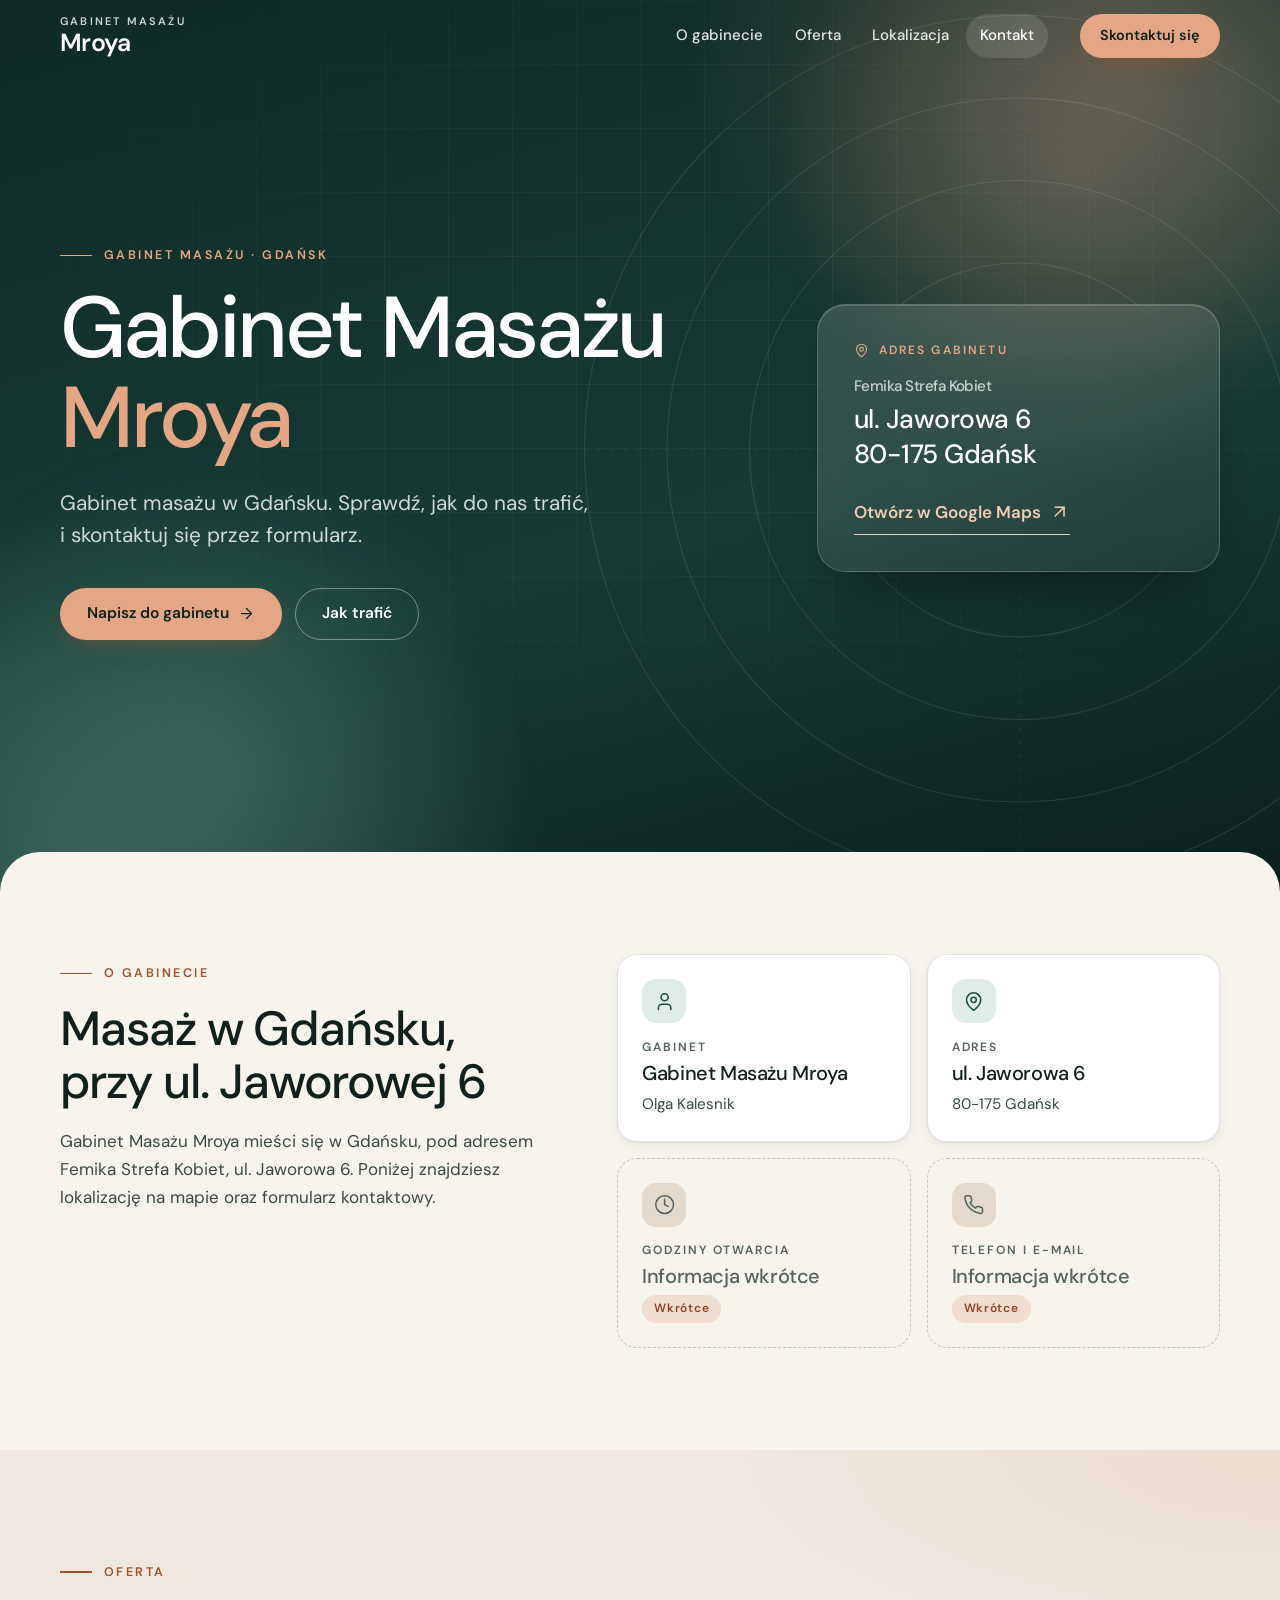
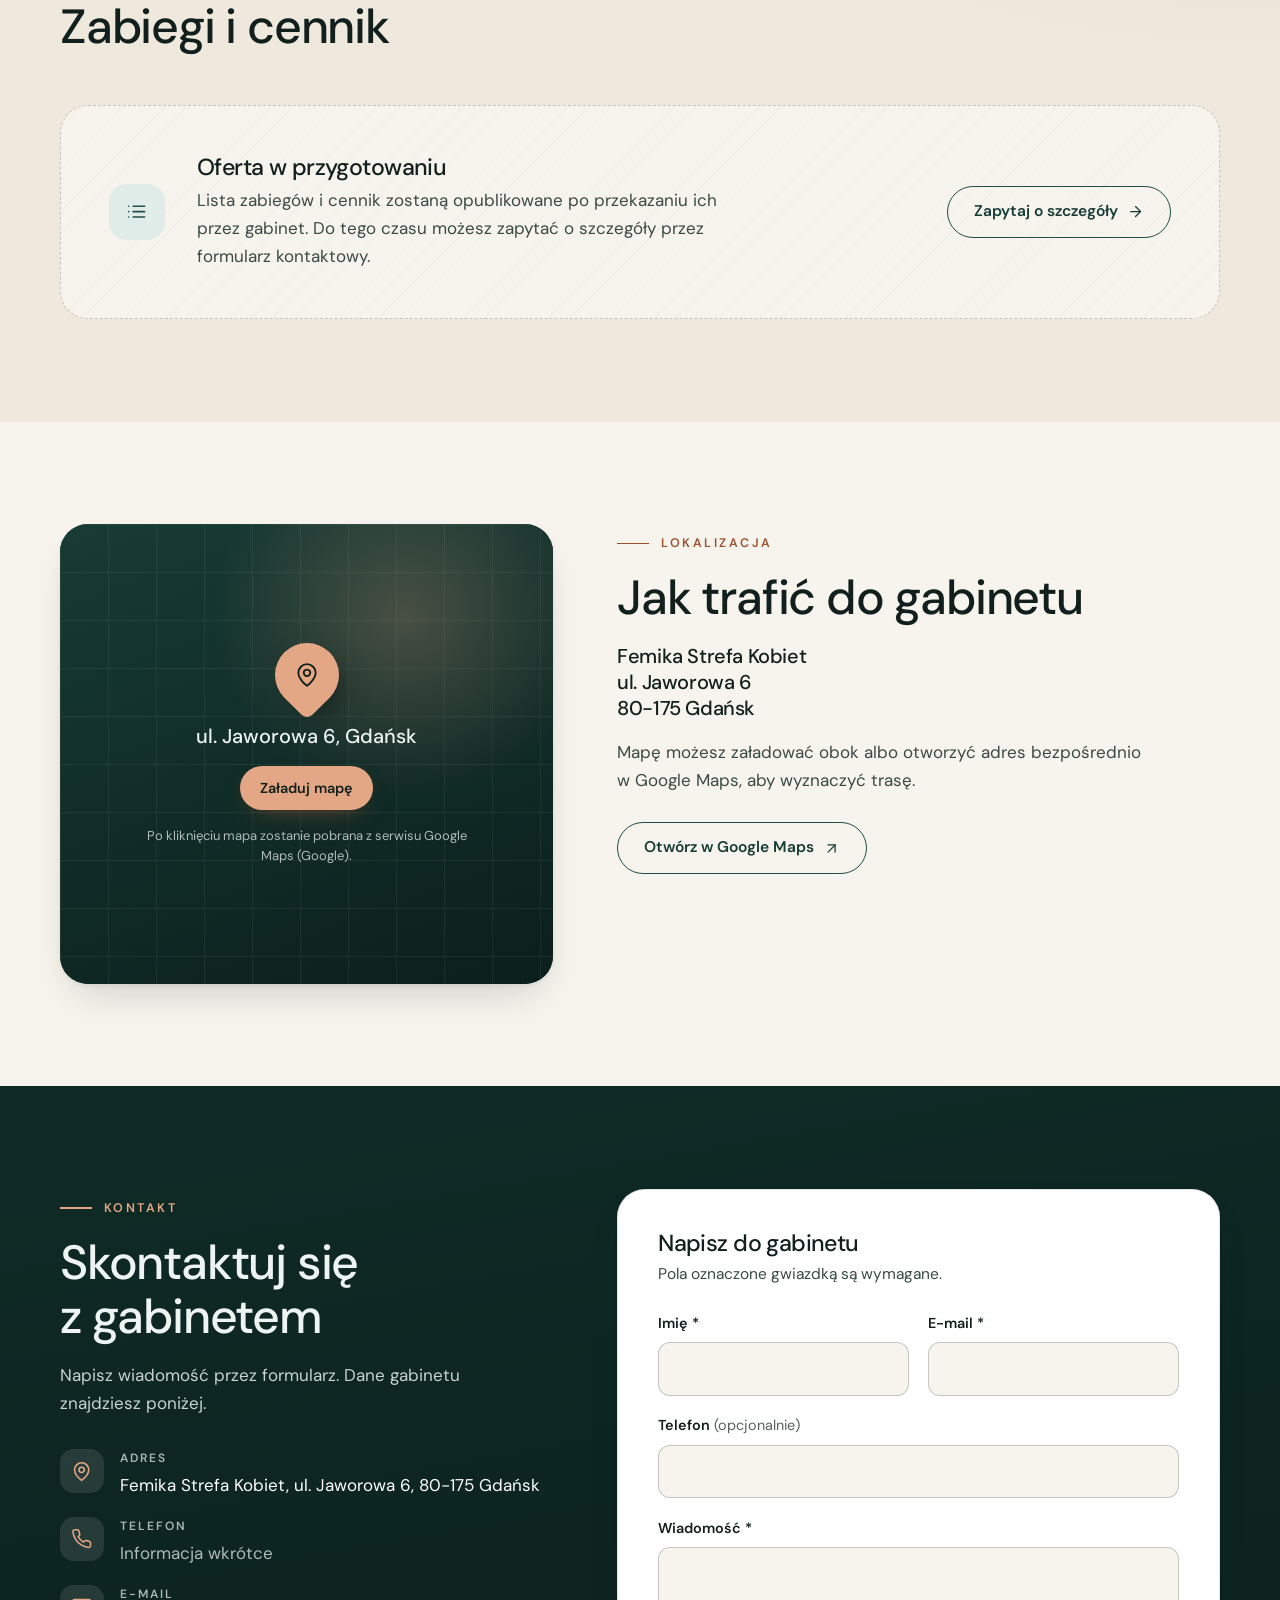
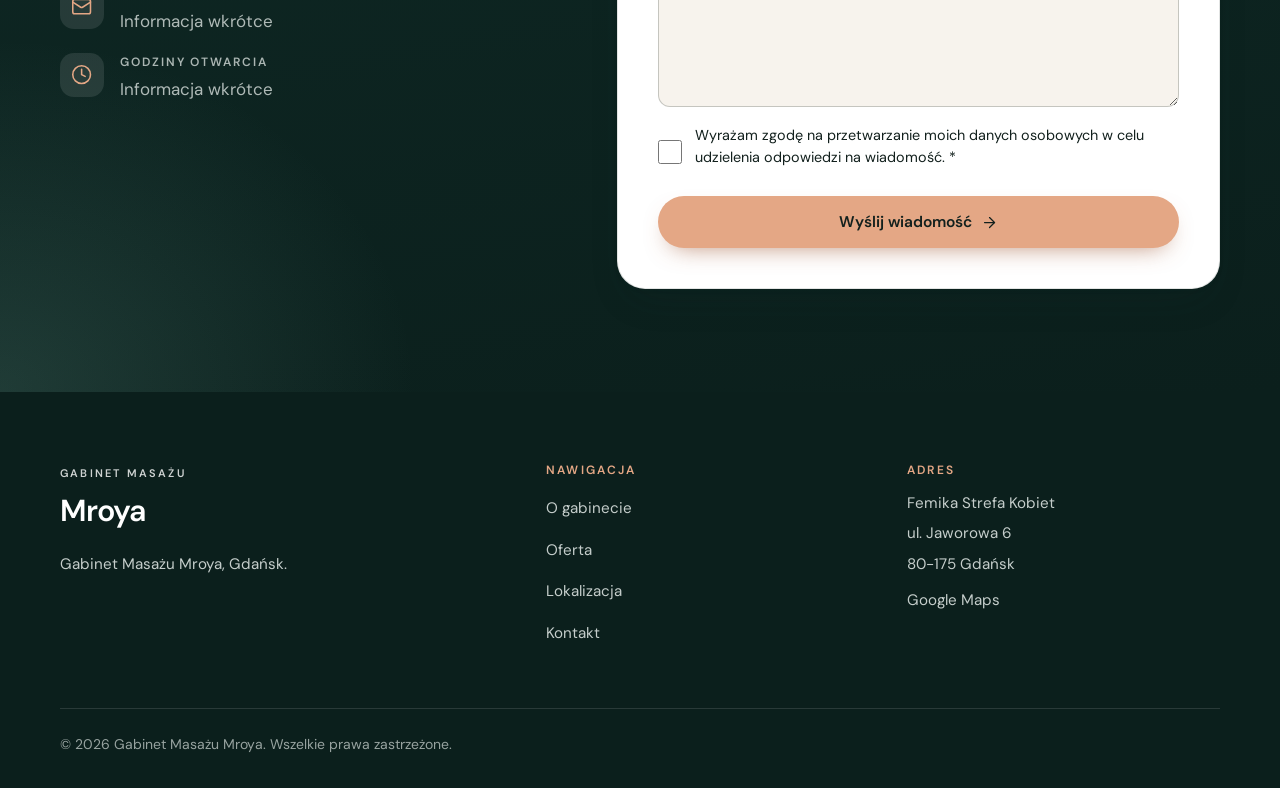
==== commit 49dd5a4d: "Popraw nazwę firmy na „Gabinet Masażu Mroya" i zmień font na DM Sans - nazwa firmy bez „u" we wszyst" ====
--- a/index.html
+++ b/index.html
@@ -4,8 +4,8 @@
   <meta charset="utf-8">
   <meta name="viewport" content="width=device-width, initial-scale=1">
 
-  <title>Gabinet Masażu u Mroya – masaż w Gdańsku, ul. Jaworowa 6</title>
-  <meta name="description" content="Gabinet Masażu u Mroya w Gdańsku, ul. Jaworowa 6 (Femika Strefa Kobiet). Sprawdź lokalizację na mapie i skontaktuj się z gabinetem.">
+  <title>Gabinet Masażu Mroya – masaż w Gdańsku, ul. Jaworowa 6</title>
+  <meta name="description" content="Gabinet Masażu Mroya w Gdańsku, ul. Jaworowa 6 (Femika Strefa Kobiet). Sprawdź lokalizację na mapie i skontaktuj się z gabinetem.">
   <meta name="robots" content="index, follow, max-image-preview:large">
   <meta name="theme-color" content="#0f2a26">
   <link rel="canonical" href="__SITE_URL__/">
@@ -13,16 +13,16 @@
   <!-- Open Graph / X (Twitter) -->
   <meta property="og:type" content="website">
   <meta property="og:locale" content="pl_PL">
-  <meta property="og:site_name" content="Gabinet Masażu u Mroya">
-  <meta property="og:title" content="Gabinet Masażu u Mroya – masaż w Gdańsku">
+  <meta property="og:site_name" content="Gabinet Masażu Mroya">
+  <meta property="og:title" content="Gabinet Masażu Mroya – masaż w Gdańsku">
   <meta property="og:description" content="Gabinet masażu w Gdańsku, ul. Jaworowa 6. Lokalizacja, mapa i formularz kontaktowy.">
   <meta property="og:url" content="__SITE_URL__/">
   <meta property="og:image" content="__SITE_URL__/assets/img/og-image.png">
   <meta property="og:image:width" content="1200">
   <meta property="og:image:height" content="630">
-  <meta property="og:image:alt" content="Gabinet Masażu u Mroya – Gdańsk">
+  <meta property="og:image:alt" content="Gabinet Masażu Mroya – Gdańsk">
   <meta name="twitter:card" content="summary_large_image">
-  <meta name="twitter:title" content="Gabinet Masażu u Mroya – masaż w Gdańsku">
+  <meta name="twitter:title" content="Gabinet Masażu Mroya – masaż w Gdańsku">
   <meta name="twitter:description" content="Gabinet masażu w Gdańsku, ul. Jaworowa 6. Lokalizacja, mapa i formularz kontaktowy.">
   <meta name="twitter:image" content="__SITE_URL__/assets/img/og-image.png">
 
@@ -32,8 +32,7 @@
   <link rel="apple-touch-icon" href="assets/img/apple-touch-icon.png">
 
   <!-- Fonty hostowane lokalnie (bez zewnętrznych żądań) -->
-  <link rel="preload" href="assets/fonts/fraunces-latin.woff2" as="font" type="font/woff2" crossorigin>
-  <link rel="preload" href="assets/fonts/inter-latin.woff2" as="font" type="font/woff2" crossorigin>
+  <link rel="preload" href="assets/fonts/dm-sans-latin.woff2" as="font" type="font/woff2" crossorigin>
 
   <link rel="stylesheet" href="assets/css/tokens.css">
   <link rel="stylesheet" href="assets/css/base.css">
@@ -52,7 +51,7 @@
     "@context": "https://schema.org",
     "@type": "HealthAndBeautyBusiness",
     "@id": "__SITE_URL__/#gabinet",
-    "name": "Gabinet Masażu u Mroya",
+    "name": "Gabinet Masażu Mroya",
     "url": "__SITE_URL__/",
     "address": {
       "@type": "PostalAddress",
@@ -83,9 +82,9 @@
 
   <header class="site-header on-dark" data-header>
     <div class="container header-inner">
-      <a class="brand" href="#top" aria-label="Gabinet Masażu u Mroya – początek strony">
+      <a class="brand" href="#top" aria-label="Gabinet Masażu Mroya – początek strony">
         <span class="brand-kicker">Gabinet masażu</span>
-        <span class="brand-name">u Mroya</span>
+        <span class="brand-name">Mroya</span>
       </a>
 
       <button class="nav-toggle" type="button" aria-expanded="false" aria-controls="site-nav" data-nav-toggle>
@@ -128,7 +127,7 @@
           <p class="eyebrow hero-in">Gabinet masażu · Gdańsk</p>
           <h1 id="hero-title" class="hero-in" style="--d:.08s">
             Gabinet Masażu
-            <span class="h1-accent">u&nbsp;Mroya</span>
+            <span class="h1-accent">Mroya</span>
           </h1>
           <p class="hero-lead hero-in" style="--d:.18s">
             Gabinet masażu w&nbsp;Gdańsku. Sprawdź, jak do nas trafić, i&nbsp;skontaktuj się przez formularz.
@@ -168,7 +167,7 @@
           <p class="eyebrow">O gabinecie</p>
           <h2 id="about-title">Masaż w&nbsp;Gdańsku, przy ul.&nbsp;Jaworowej&nbsp;6</h2>
           <p>
-            Gabinet Masażu u&nbsp;Mroya mieści się w&nbsp;Gdańsku, pod adresem Femika Strefa Kobiet,
+            Gabinet Masażu Mroya mieści się w&nbsp;Gdańsku, pod adresem Femika Strefa Kobiet,
             ul.&nbsp;Jaworowa&nbsp;6. Poniżej znajdziesz lokalizację na mapie oraz formularz kontaktowy.
           </p>
           <!-- UZUPEŁNIJ: krótki opis gabinetu i sposobu pracy (tylko potwierdzone informacje od właściciela). -->
@@ -178,7 +177,7 @@
           <article class="fact-card reveal" style="--d:.05s">
             <span class="fact-icon"><svg class="icon" aria-hidden="true"><use href="#i-user"/></svg></span>
             <h3 class="fact-label">Gabinet</h3>
-            <p class="fact-value">Gabinet Masażu u&nbsp;Mroya</p>
+            <p class="fact-value">Gabinet Masażu Mroya</p>
             <p class="fact-sub">Olga Kalesnik</p>
           </article>
 
@@ -390,8 +389,8 @@
       <div class="footer-grid">
         <div class="footer-brand">
           <span class="brand-kicker">Gabinet masażu</span>
-          <span class="brand-name">u Mroya</span>
-          <p>Gabinet Masażu u&nbsp;Mroya, Gdańsk.</p>
+          <span class="brand-name">Mroya</span>
+          <p>Gabinet Masażu Mroya, Gdańsk.</p>
         </div>
 
         <div>
@@ -417,7 +416,7 @@
         </div>
       </div>
 
-      <p class="footer-bottom">© <span data-year>2026</span> Gabinet Masażu u&nbsp;Mroya. Wszelkie prawa zastrzeżone.</p>
+      <p class="footer-bottom">© <span data-year>2026</span> Gabinet Masażu Mroya. Wszelkie prawa zastrzeżone.</p>
     </div>
   </footer>
 
--- a/assets/css/tokens.css
+++ b/assets/css/tokens.css
@@ -4,33 +4,17 @@
    ========================================================================== */
 
 @font-face {
-  font-family: "Fraunces";
-  src: url("../fonts/fraunces-latin.woff2") format("woff2");
-  font-weight: 100 900;
+  font-family: "DM Sans";
+  src: url("../fonts/dm-sans-latin.woff2") format("woff2");
+  font-weight: 100 1000;
   font-style: normal;
   font-display: swap;
   unicode-range: U+0000-00FF, U+0131, U+0152-0153, U+02BB-02BC, U+02C6, U+02DA, U+02DC, U+2000-206F, U+2074, U+20AC, U+2122, U+2191, U+2193, U+2212, U+2215, U+FEFF, U+FFFD;
 }
 @font-face {
-  font-family: "Fraunces";
-  src: url("../fonts/fraunces-latin-ext.woff2") format("woff2");
-  font-weight: 100 900;
-  font-style: normal;
-  font-display: swap;
-  unicode-range: U+0100-02BA, U+02BD-02C5, U+02C7-02CC, U+02CE-02D7, U+02DD-02FF, U+0304, U+0308, U+0329, U+1D00-1DBF, U+1E00-1E9F, U+1EF2-1EFF, U+2020, U+20A0-20AB, U+20AD-20C0, U+2113, U+2C60-2C7F, U+A720-A7FF;
-}
-@font-face {
-  font-family: "Inter";
-  src: url("../fonts/inter-latin.woff2") format("woff2");
-  font-weight: 100 900;
-  font-style: normal;
-  font-display: swap;
-  unicode-range: U+0000-00FF, U+0131, U+0152-0153, U+02BB-02BC, U+02C6, U+02DA, U+02DC, U+2000-206F, U+2074, U+20AC, U+2122, U+2191, U+2193, U+2212, U+2215, U+FEFF, U+FFFD;
-}
-@font-face {
-  font-family: "Inter";
-  src: url("../fonts/inter-latin-ext.woff2") format("woff2");
-  font-weight: 100 900;
+  font-family: "DM Sans";
+  src: url("../fonts/dm-sans-latin-ext.woff2") format("woff2");
+  font-weight: 100 1000;
   font-style: normal;
   font-display: swap;
   unicode-range: U+0100-02BA, U+02BD-02C5, U+02C7-02CC, U+02CE-02D7, U+02DD-02FF, U+0304, U+0308, U+0329, U+1D00-1DBF, U+1E00-1E9F, U+1EF2-1EFF, U+2020, U+20A0-20AB, U+20AD-20C0, U+2113, U+2C60-2C7F, U+A720-A7FF;
@@ -69,8 +53,8 @@
   --focus-on-dark: #f1cdb7;
 
   /* Typografia */
-  --font-display: "Fraunces", "Iowan Old Style", "Palatino Linotype", Palatino, Georgia, serif;
-  --font-body: "Inter", system-ui, -apple-system, "Segoe UI", Roboto, "Helvetica Neue", Arial, sans-serif;
+  --font-display: "DM Sans", system-ui, -apple-system, "Segoe UI", Roboto, "Helvetica Neue", Arial, sans-serif;
+  --font-body: "DM Sans", system-ui, -apple-system, "Segoe UI", Roboto, "Helvetica Neue", Arial, sans-serif;
 
   --fs-body: clamp(1rem, 0.96rem + 0.2vw, 1.0625rem);
   --fs-small: 0.875rem;
--- a/assets/css/base.css
+++ b/assets/css/base.css
@@ -48,8 +48,8 @@
   margin: 0;
   font-family: var(--font-display);
   font-weight: 500;
-  line-height: 1.1;
-  letter-spacing: -0.015em;
+  line-height: 1.12;
+  letter-spacing: -0.025em;
   text-wrap: balance;
 }
 
--- a/assets/css/layout.css
+++ b/assets/css/layout.css
@@ -50,9 +50,9 @@
 .brand-name {
   margin-top: 0.25rem;
   font-family: var(--font-display);
-  font-size: 1.6rem;
-  font-weight: 500;
-  letter-spacing: -0.02em;
+  font-size: 1.55rem;
+  font-weight: 600;
+  letter-spacing: -0.03em;
 }
 
 .site-nav {
@@ -313,9 +313,9 @@
 
 .hero h1 {
   font-size: var(--fs-h1);
-  font-weight: 450;
-  line-height: 1.02;
-  letter-spacing: -0.03em;
+  font-weight: 500;
+  line-height: 1.04;
+  letter-spacing: -0.04em;
   color: var(--white);
 }
 
--- a/assets/css/components.css
+++ b/assets/css/components.css
@@ -129,7 +129,9 @@
 .glass-card address {
   margin-top: 1rem;
   font-family: var(--font-display);
-  font-size: clamp(1.3rem, 1.1rem + 0.9vw, 1.7rem);
+  font-size: clamp(1.3rem, 1.1rem + 0.9vw, 1.65rem);
+  font-weight: 500;
+  letter-spacing: -0.02em;
   line-height: 1.3;
   color: var(--white);
 }
@@ -219,7 +221,9 @@
 
 .fact-value {
   font-family: var(--font-display);
-  font-size: 1.3rem;
+  font-size: 1.25rem;
+  font-weight: 500;
+  letter-spacing: -0.02em;
   line-height: 1.3;
   color: var(--ink);
 }
@@ -418,6 +422,7 @@
 .map-facade address {
   font-family: var(--font-display);
   font-size: 1.25rem;
+  font-weight: 500;
   line-height: 1.35;
 }
 
